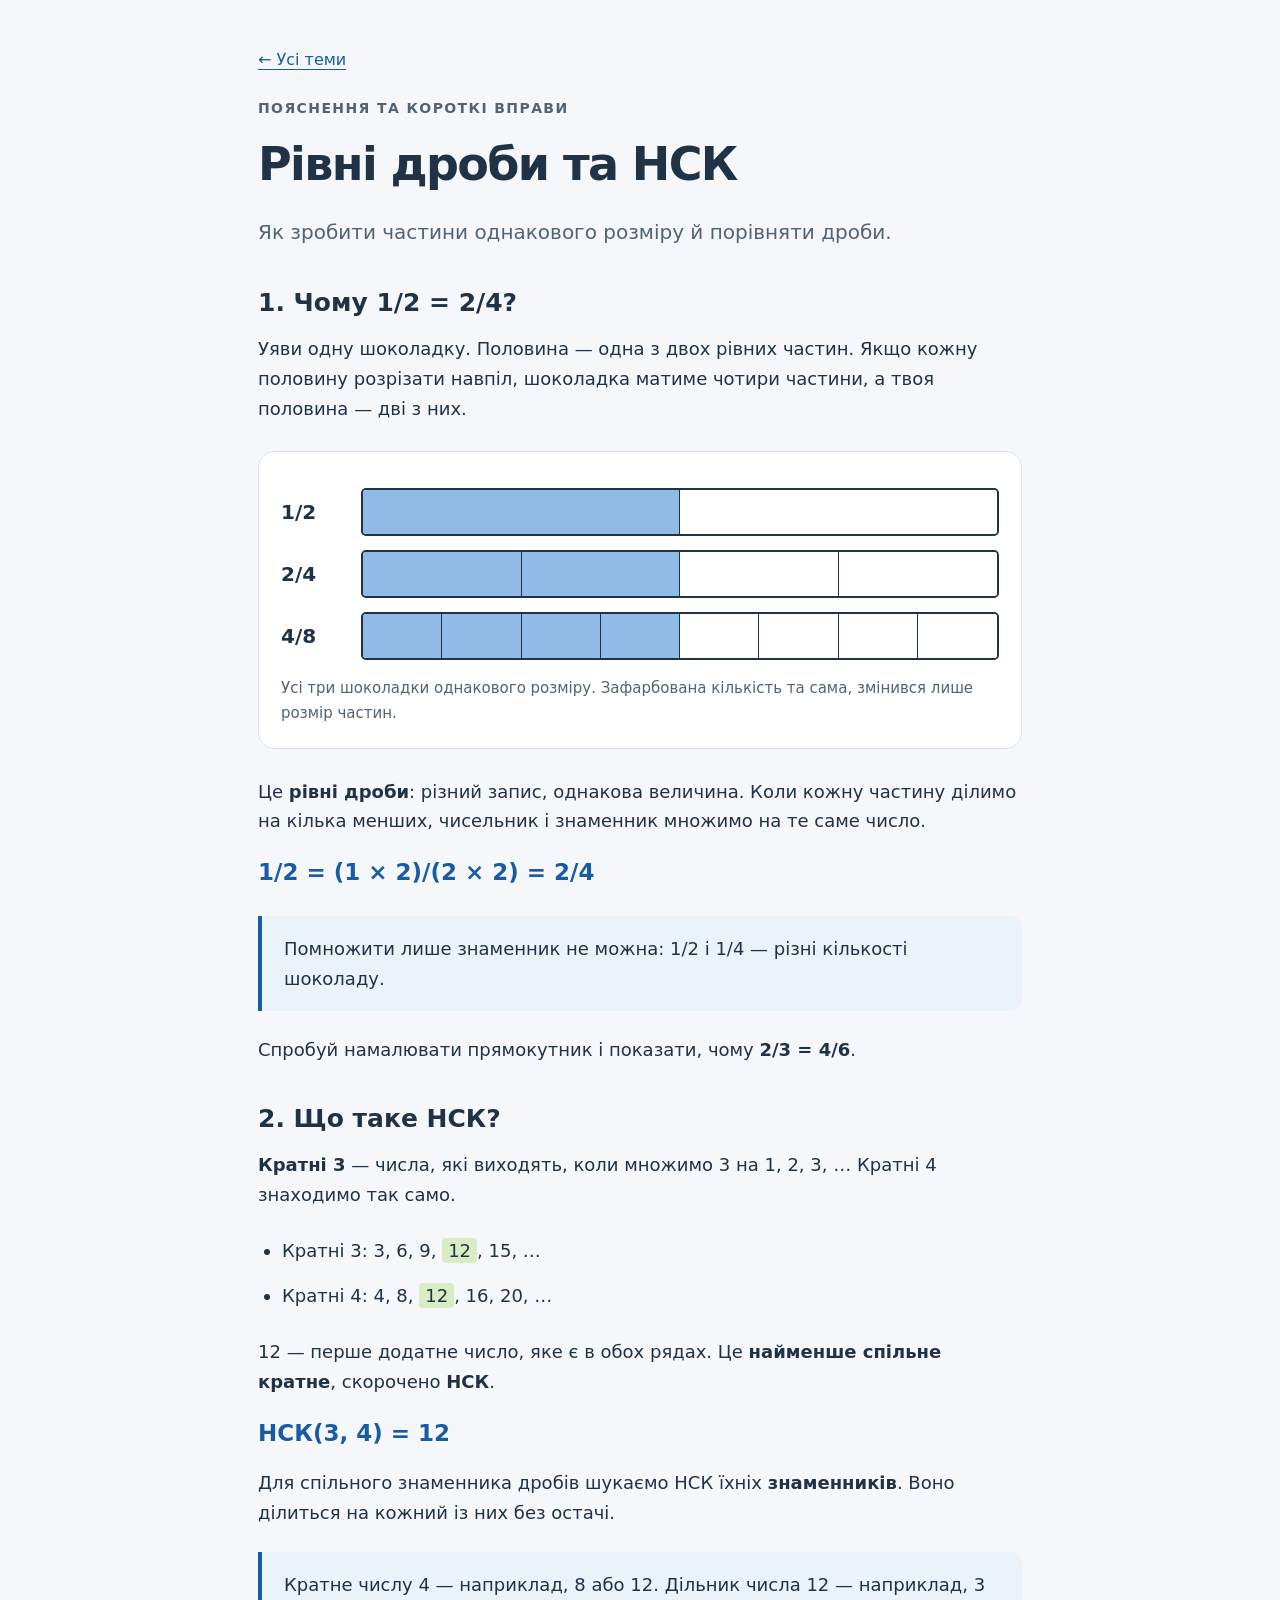
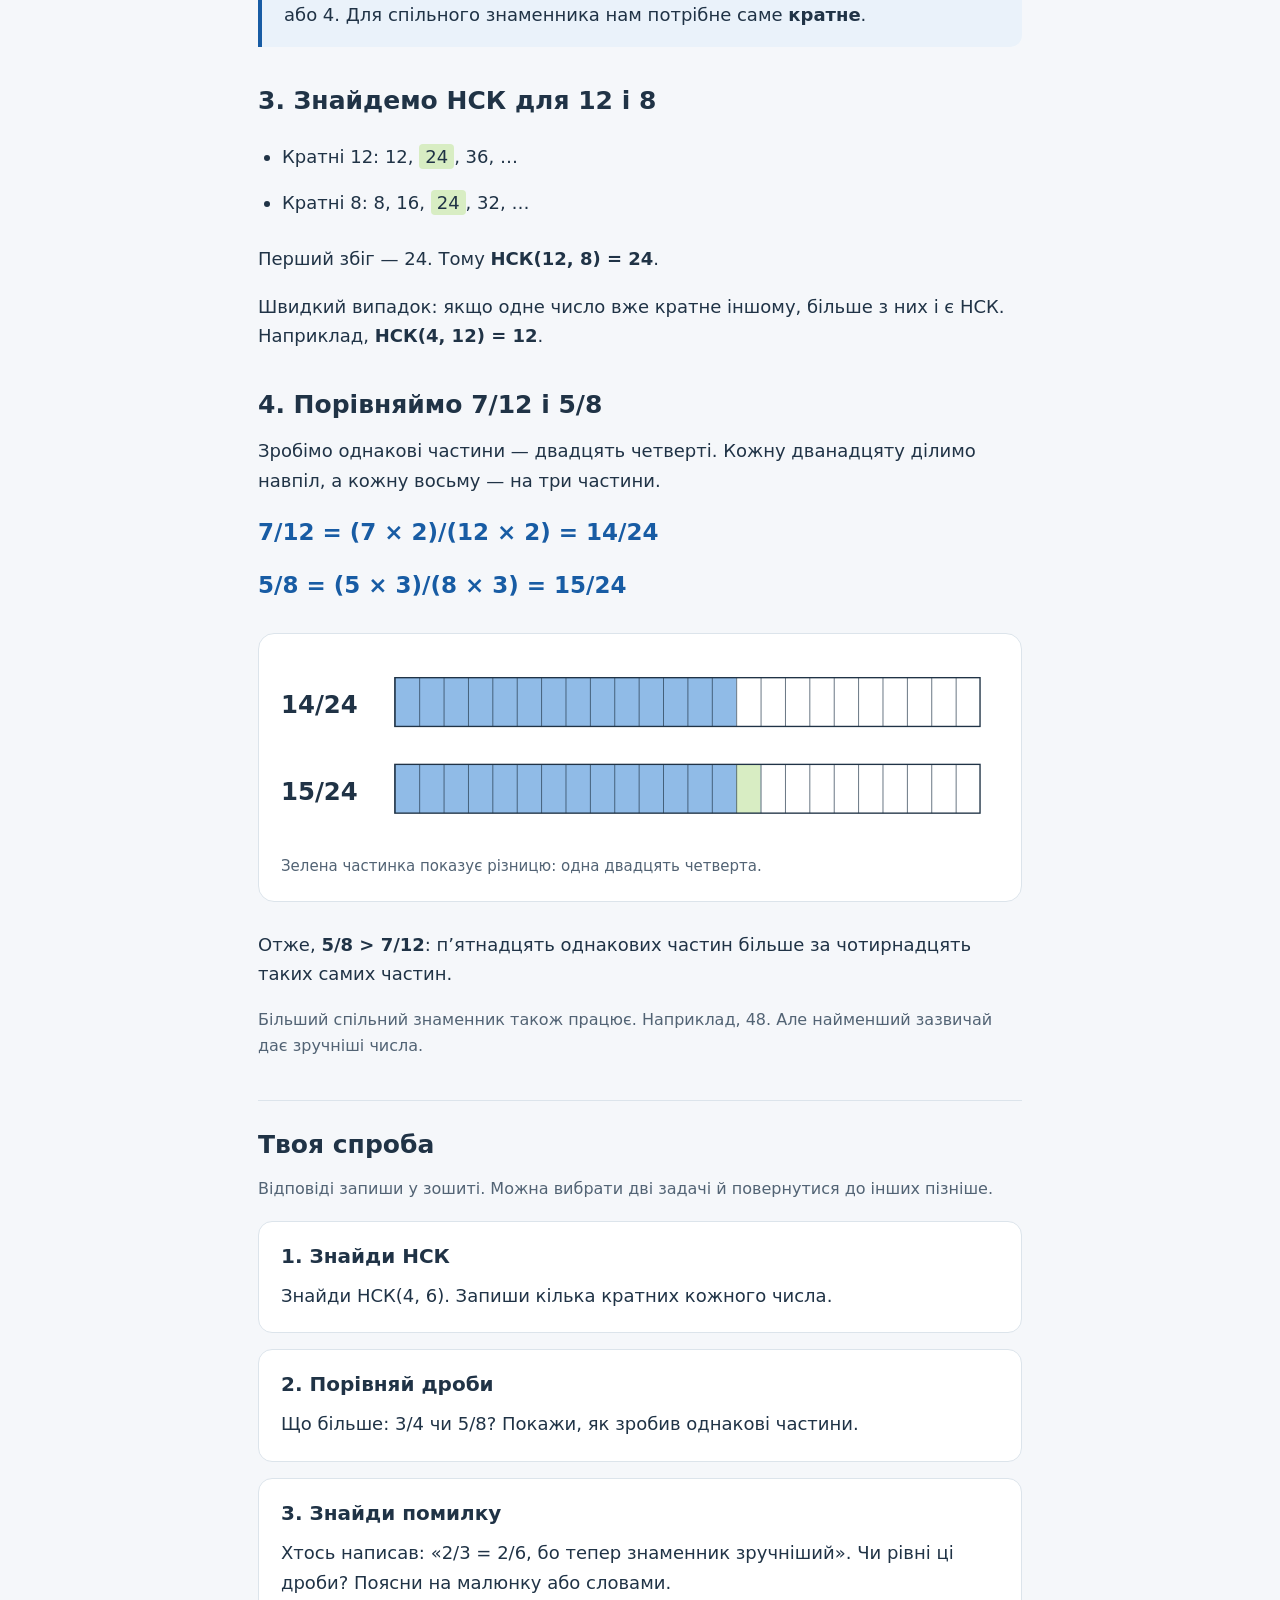
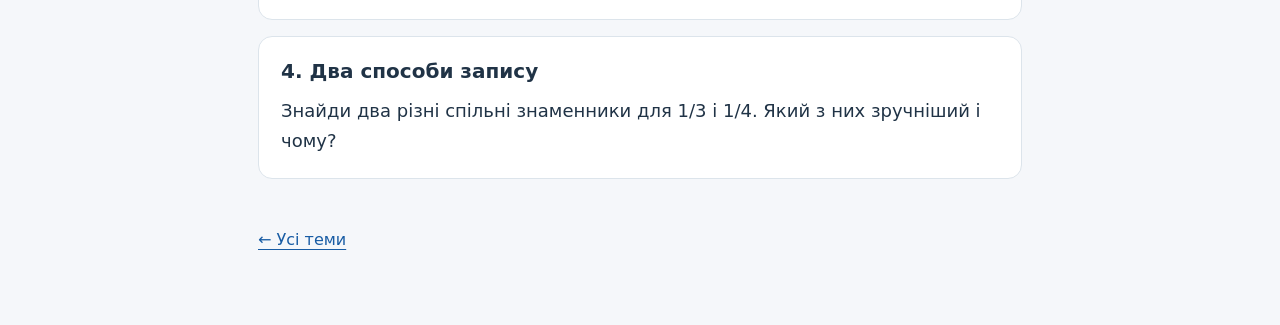
==== fractions.html @ 92169128 "Add illustrated math lessons and index for GitHub Pages" ====
<!doctype html>
<html lang="uk">
<head>
  <meta charset="utf-8">
  <meta name="viewport" content="width=device-width, initial-scale=1">
  <title>Рівні дроби та НСК — Математика</title>
  <link rel="stylesheet" href="styles.css">
</head>
<body>
<main>
  <a class="back" href="index.html">← Усі теми</a>
  <p class="eyebrow">Пояснення та короткі вправи</p>
  <h1>Рівні дроби та НСК</h1>
  <p class="intro">Як зробити частини однакового розміру й порівняти дроби.</p>
  <h2>1. Чому 1/2 = 2/4?</h2>
  <p>Уяви одну шоколадку. Половина — одна з двох рівних частин. Якщо кожну половину розрізати навпіл, шоколадка матиме чотири частини, а твоя половина — дві з них.</p>
  <figure id="equal-parts">
    <div class="fraction-row"><span class="fraction-label">1/2</span><div class="strip" style="--parts: 2" role="img" aria-label="Зафарбована одна з двох рівних частин"><span class="filled"></span><span></span></div></div>
    <div class="fraction-row"><span class="fraction-label">2/4</span><div class="strip" style="--parts: 4" role="img" aria-label="Зафарбовані дві з чотирьох рівних частин"><span class="filled"></span><span class="filled"></span><span></span><span></span></div></div>
    <div class="fraction-row"><span class="fraction-label">4/8</span><div class="strip" style="--parts: 8" role="img" aria-label="Зафарбовані чотири з восьми рівних частин"><span class="filled"></span><span class="filled"></span><span class="filled"></span><span class="filled"></span><span></span><span></span><span></span><span></span></div></div>
    <figcaption>Усі три шоколадки однакового розміру. Зафарбована кількість та сама, змінився лише розмір частин.</figcaption>
  </figure>
  <p>Це <strong>рівні дроби</strong>: різний запис, однакова величина. Коли кожну частину ділимо на кілька менших, чисельник і знаменник множимо на те саме число.</p>
  <p class="formula">1/2 = (1 × 2)/(2 × 2) = 2/4</p>
  <div class="callout"><p>Помножити лише знаменник не можна: 1/2 і 1/4 — різні кількості шоколаду.</p></div>
  <p>Спробуй намалювати прямокутник і показати, чому <strong>2/3 = 4/6</strong>.</p>

  <h2>2. Що таке НСК?</h2>
  <p><strong>Кратні 3</strong> — числа, які виходять, коли множимо 3 на 1, 2, 3, … Кратні 4 знаходимо так само.</p>
  <ul class="multiples">
    <li>Кратні 3: 3, 6, 9, <mark>12</mark>, 15, …</li>
    <li>Кратні 4: 4, 8, <mark>12</mark>, 16, 20, …</li>
  </ul>
  <p>12 — перше додатне число, яке є в обох рядах. Це <strong>найменше спільне кратне</strong>, скорочено <strong>НСК</strong>.</p>
  <p class="formula">НСК(3, 4) = 12</p>
  <p>Для спільного знаменника дробів шукаємо НСК їхніх <strong>знаменників</strong>. Воно ділиться на кожний із них без остачі.</p>
  <div class="callout"><p>Кратне числу 4 — наприклад, 8 або 12. Дільник числа 12 — наприклад, 3 або 4. Для спільного знаменника нам потрібне саме <strong>кратне</strong>.</p></div>

  <h2>3. Знайдемо НСК для 12 і 8</h2>
  <ul class="multiples">
    <li>Кратні 12: 12, <mark>24</mark>, 36, …</li>
    <li>Кратні 8: 8, 16, <mark>24</mark>, 32, …</li>
  </ul>
  <p>Перший збіг — 24. Тому <strong>НСК(12, 8) = 24</strong>.</p>
  <p>Швидкий випадок: якщо одне число вже кратне іншому, більше з них і є НСК. Наприклад, <strong>НСК(4, 12) = 12</strong>.</p>

  <h2>4. Порівняймо 7/12 і 5/8</h2>
  <p>Зробімо однакові частини — двадцять четверті. Кожну дванадцяту ділимо навпіл, а кожну восьму — на три частини.</p>
  <p class="formula">7/12 = (7 × 2)/(12 × 2) = 14/24</p>
  <p class="formula">5/8 = (5 × 3)/(8 × 3) = 15/24</p>
  <figure id="compare-fractions">
    <svg viewBox="0 0 530 134" role="img" aria-labelledby="compare-title compare-desc">
      <title id="compare-title">Чотирнадцять та п’ятнадцять двадцять четвертих</title>
      <desc id="compare-desc">Дві однакові смужки поділено на 24 рівні частини. У першій зафарбовано 14, а у другій 15. Друга має на одну частину більше.</desc>
      <defs><pattern id="parts" width="18" height="36" patternUnits="userSpaceOnUse"><path d="M0 0 V36" stroke="#203346" stroke-width="1"/></pattern></defs>
      <g font-family="system-ui, sans-serif" fill="#203346" font-size="18" font-weight="650">
        <text x="0" y="42">14/24</text><text x="0" y="106">15/24</text>
      </g>
      <rect x="84" y="16" width="432" height="36" fill="white"/>
      <rect x="84" y="16" width="252" height="36" fill="#90bbe7"/>
      <rect x="84" y="80" width="432" height="36" fill="white"/>
      <rect x="84" y="80" width="270" height="36" fill="#90bbe7"/>
      <rect x="336" y="80" width="18" height="36" fill="#d8edc3"/>
      <rect x="0" y="0" width="432" height="36" transform="translate(84 16)" fill="url(#parts)" stroke="#203346"/>
      <rect x="0" y="0" width="432" height="36" transform="translate(84 80)" fill="url(#parts)" stroke="#203346"/>
    </svg>
    <figcaption>Зелена частинка показує різницю: одна двадцять четверта.</figcaption>
  </figure>
  <p>Отже, <strong>5/8 &gt; 7/12</strong>: п’ятнадцять однакових частин більше за чотирнадцять таких самих частин.</p>
  <p class="note">Більший спільний знаменник також працює. Наприклад, 48. Але найменший зазвичай дає зручніші числа.</p>

  <section class="session" id="practice">
    <h2>Твоя спроба</h2>
    <p class="note">Відповіді запиши у зошиті. Можна вибрати дві задачі й повернутися до інших пізніше.</p>
    <article class="exercise" id="task-1"><h3>1. Знайди НСК</h3><p>Знайди НСК(4, 6). Запиши кілька кратних кожного числа.</p></article>
    <article class="exercise" id="task-2"><h3>2. Порівняй дроби</h3><p>Що більше: 3/4 чи 5/8? Покажи, як зробив однакові частини.</p></article>
    <article class="exercise" id="task-3"><h3>3. Знайди помилку</h3><p>Хтось написав: «2/3 = 2/6, бо тепер знаменник зручніший». Чи рівні ці дроби? Поясни на малюнку або словами.</p></article>
    <article class="exercise" id="task-4"><h3>4. Два способи запису</h3><p>Знайди два різні спільні знаменники для 1/3 і 1/4. Який з них зручніший і чому?</p></article>
  </section>
  <footer><a href="index.html">← Усі теми</a></footer>
</main>
</body>
</html>
---- styles.css ----
:root { color-scheme: light; --ink: #203346; --muted: #526374; --blue: #185ca4; --line: #dce4eb; --paper: #fff; --background: #f5f7fa; }
* { box-sizing: border-box; }
body { margin: 0; color: var(--ink); background: var(--background); font: 18px/1.65 system-ui, -apple-system, BlinkMacSystemFont, "Segoe UI", sans-serif; }
main { max-width: 820px; margin: 0 auto; padding: 44px 28px 72px; }
.index { padding-top: 72px; }
h1, h2, h3 { line-height: 1.25; }
h1 { font-size: clamp(32px, 5vw, 46px); letter-spacing: -.035em; margin: 16px 0 22px; }
h2 { font-size: 25px; margin: 38px 0 16px; }
h3 { font-size: 20px; margin: 0 0 12px; }
p { margin: 0 0 18px; }
a { color: var(--blue); text-underline-offset: 4px; }
a:focus-visible { outline: 3px solid #d39230; outline-offset: 5px; border-radius: 4px; }
.eyebrow { font-size: 14px; font-weight: 650; letter-spacing: .1em; text-transform: uppercase; color: var(--muted); margin: 0; }
.intro { font-size: 20px; color: var(--muted); }
.back { display: inline-block; margin-bottom: 24px; font-size: 16px; }
.lesson-list { display: grid; gap: 16px; margin: 32px 0; }
.lesson-link { display: grid; grid-template-columns: 36px 1fr 20px; gap: 16px; align-items: start; padding: 24px; border: 1px solid var(--line); border-radius: 16px; color: var(--ink); text-decoration: none; background: var(--paper); }
.lesson-link:hover { border-color: var(--blue); }
.lesson-link strong { display: block; font-size: 22px; }
.lesson-number { color: var(--blue); font-weight: 650; }
.description { display: block; color: var(--muted); font-size: 16px; margin-top: 8px; }
.note { font-size: 16px; color: var(--muted); }
.formula { font-size: 23px; font-weight: 650; color: var(--blue); margin: 16px 0; overflow-wrap: anywhere; }
.callout { background: #eaf2fa; border-left: 4px solid var(--blue); padding: 18px 22px; border-radius: 0 12px 12px 0; margin: 24px 0; }
.callout p:last-child { margin-bottom: 0; }
figure { margin: 28px 0; padding: 22px; background: var(--paper); border: 1px solid var(--line); border-radius: 16px; }
figure svg { display: block; width: 100%; height: auto; }
figcaption { font-size: 15px; color: var(--muted); margin-top: 16px; }
.exercise { padding: 22px; border: 1px solid var(--line); background: var(--paper); border-radius: 14px; margin: 16px 0; scroll-margin-top: 24px; }
.exercise p:last-child { margin-bottom: 0; }
.session { margin-top: 40px; padding-top: 8px; border-top: 1px solid var(--line); }
.session h2 { margin-top: 20px; }
.fraction-row { display: grid; grid-template-columns: 64px 1fr; gap: 16px; align-items: center; margin: 14px 0; }
.strip { display: grid; grid-template-columns: repeat(var(--parts), minmax(0, 1fr)); height: 48px; border: 2px solid var(--ink); border-radius: 5px; overflow: hidden; }
.strip span { background: #fff; border-right: 1px solid var(--ink); }
.strip span:last-child { border-right: 0; }
.strip .filled { background: #90bbe7; }
.fraction-label { font-weight: 650; font-size: 20px; }
.multiples { padding-left: 24px; }
.multiples li { padding: 8px 0; }
mark { background: #d8edc3; color: #203346; padding: 2px 6px; border-radius: 4px; }
.divider { margin: 36px 0; border: 0; border-top: 1px solid var(--line); }
footer { margin-top: 48px; font-size: 16px; }
@media (max-width: 540px) {
  body { font-size: 17px; }
  main { padding: 28px 18px 48px; }
  .index { padding-top: 44px; }
  .lesson-link { grid-template-columns: 26px 1fr 16px; gap: 10px; padding: 20px 16px; }
  .lesson-link strong { font-size: 20px; }
  figure { padding: 14px; }
  .formula { font-size: 21px; }
  .fraction-row { grid-template-columns: 46px 1fr; gap: 10px; }
  .exercise { padding: 18px; }
}
@media print {
  body { background: white; font-size: 12pt; }
  main { max-width: none; padding: 0; }
  .back, footer { display: none; }
  .exercise, figure { break-inside: avoid; }
}
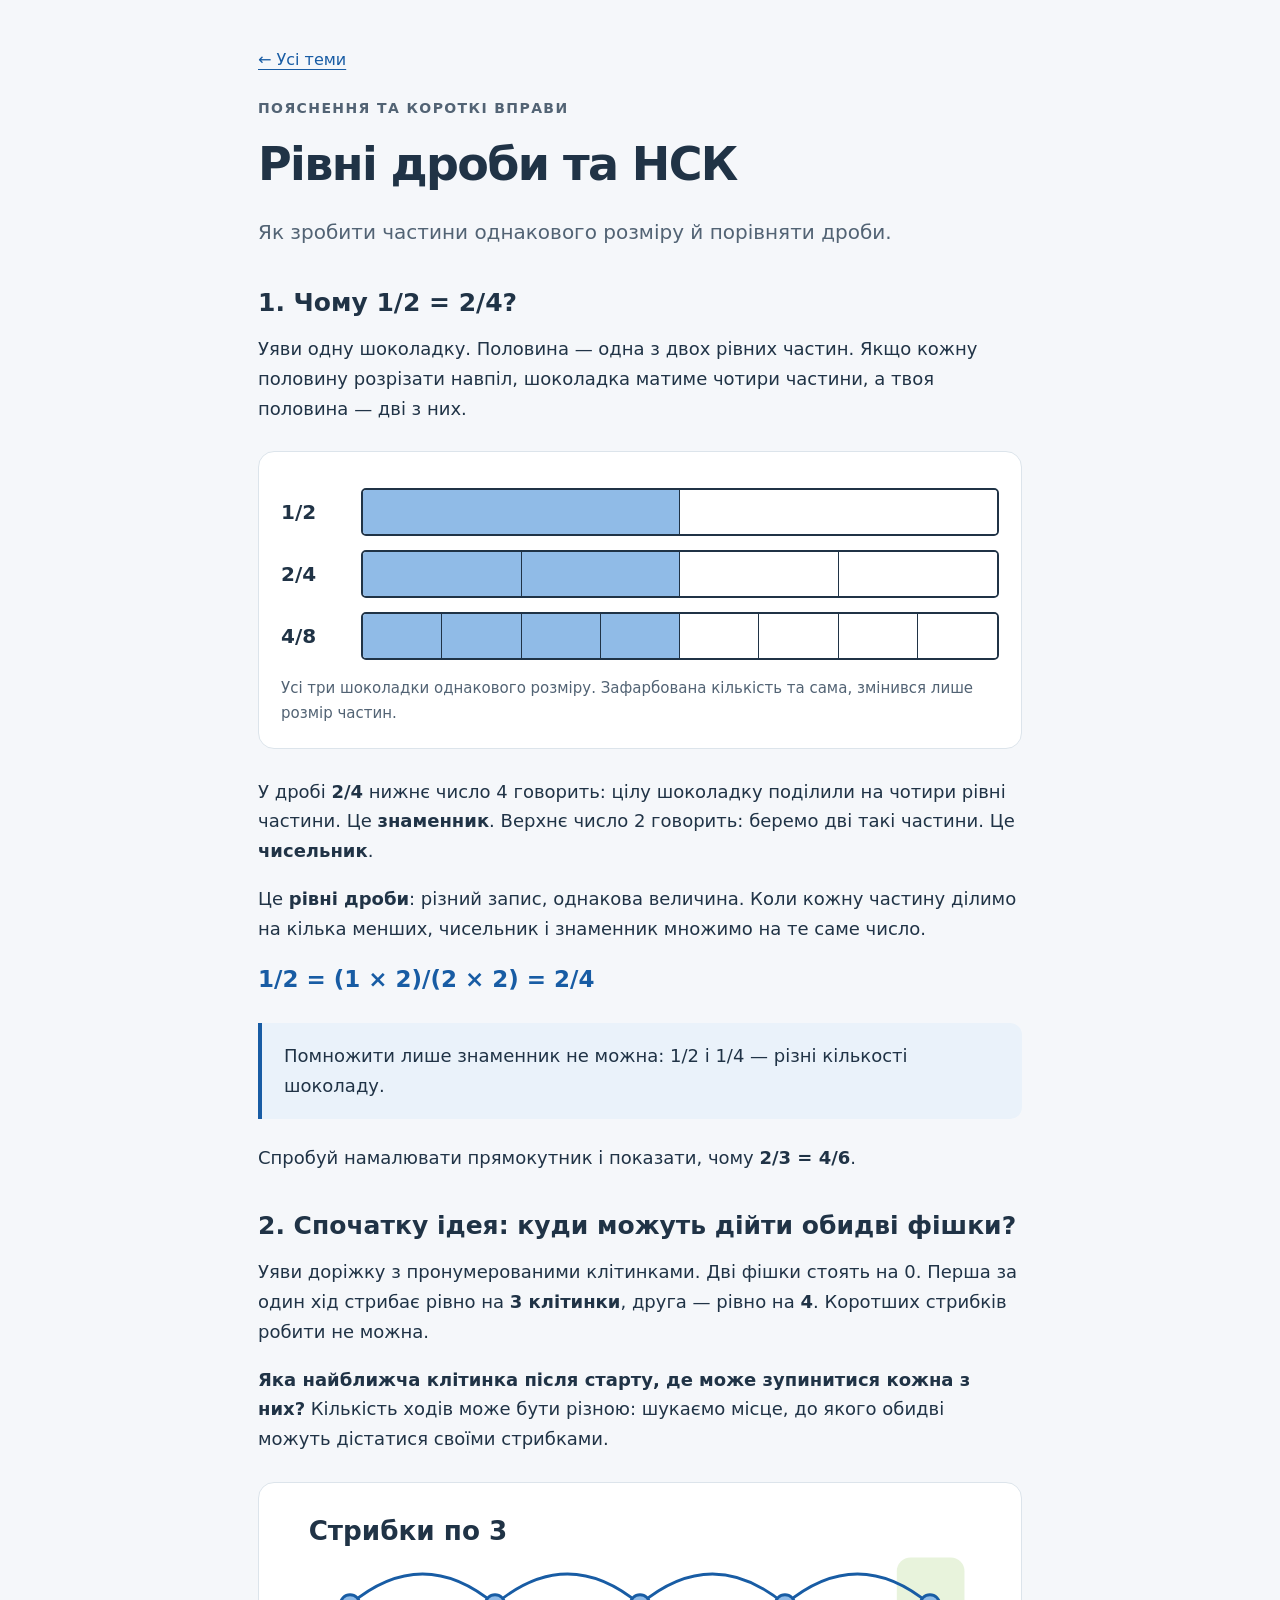
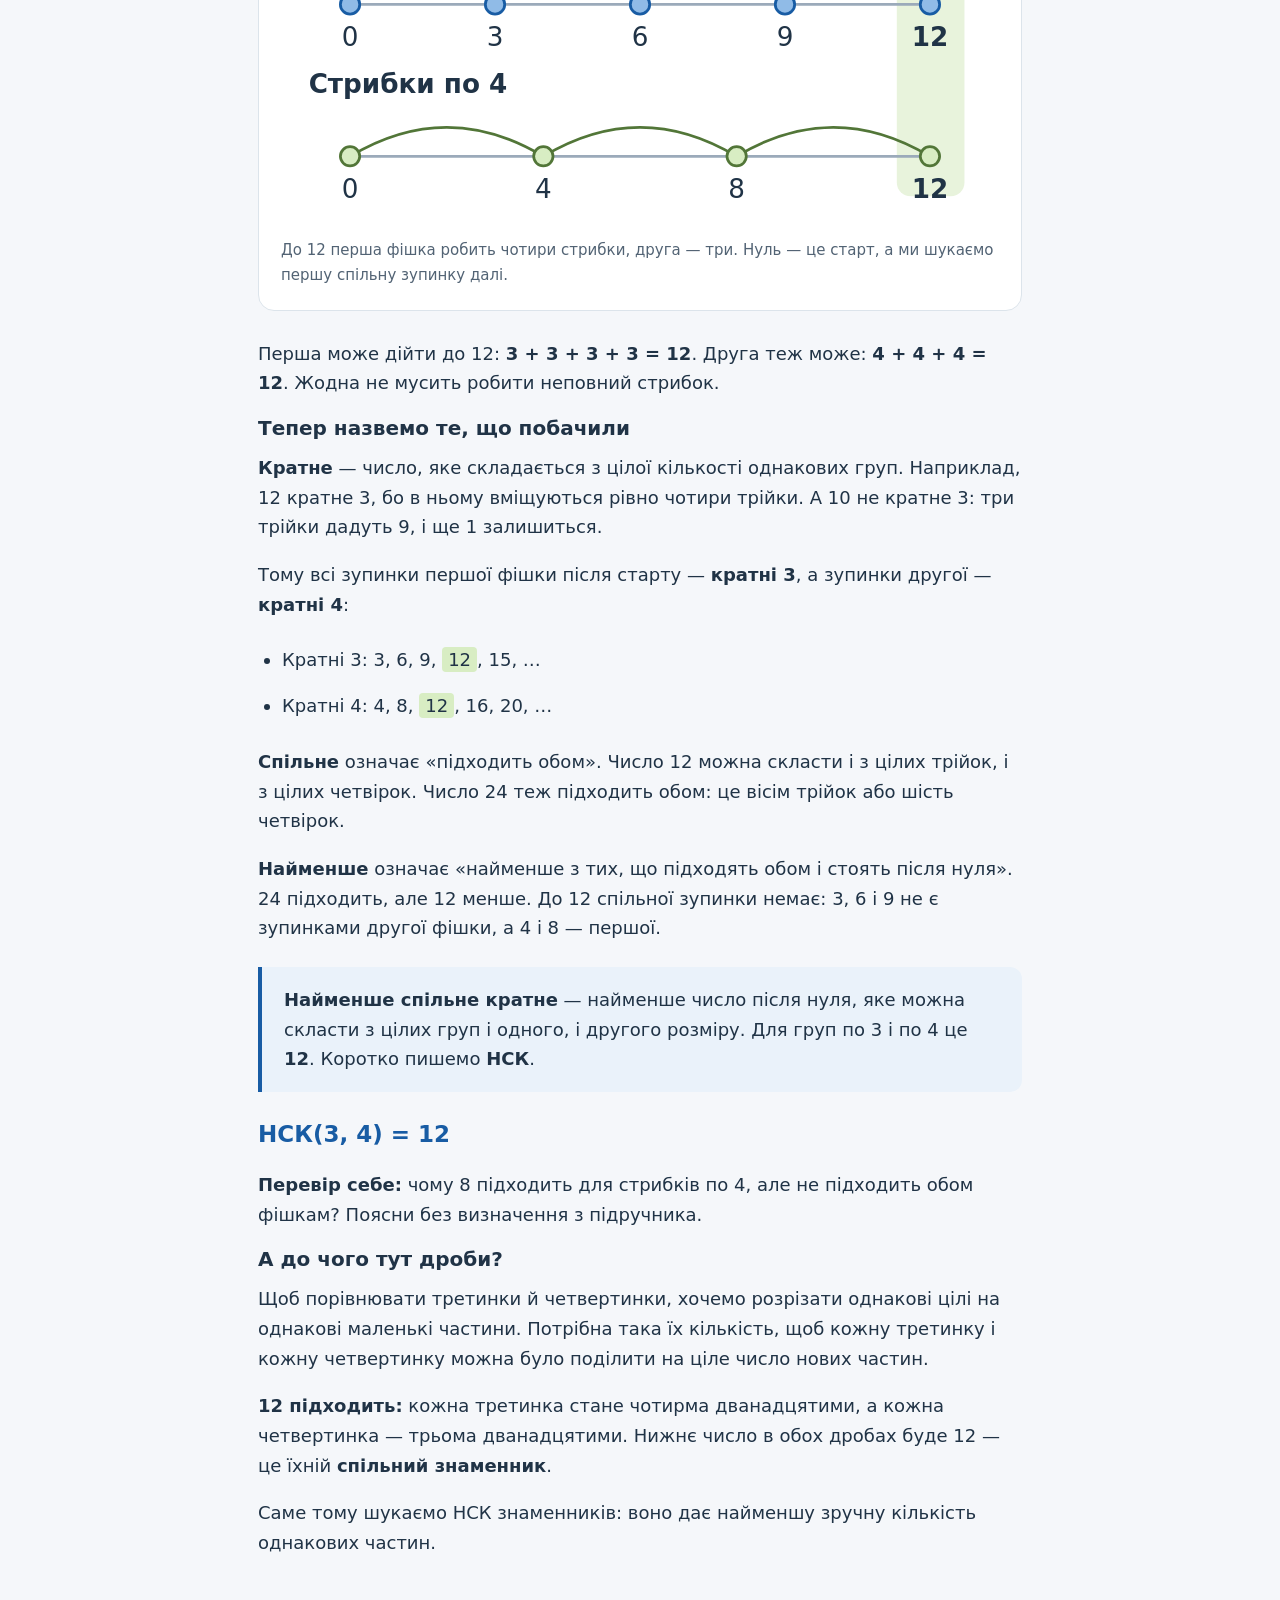
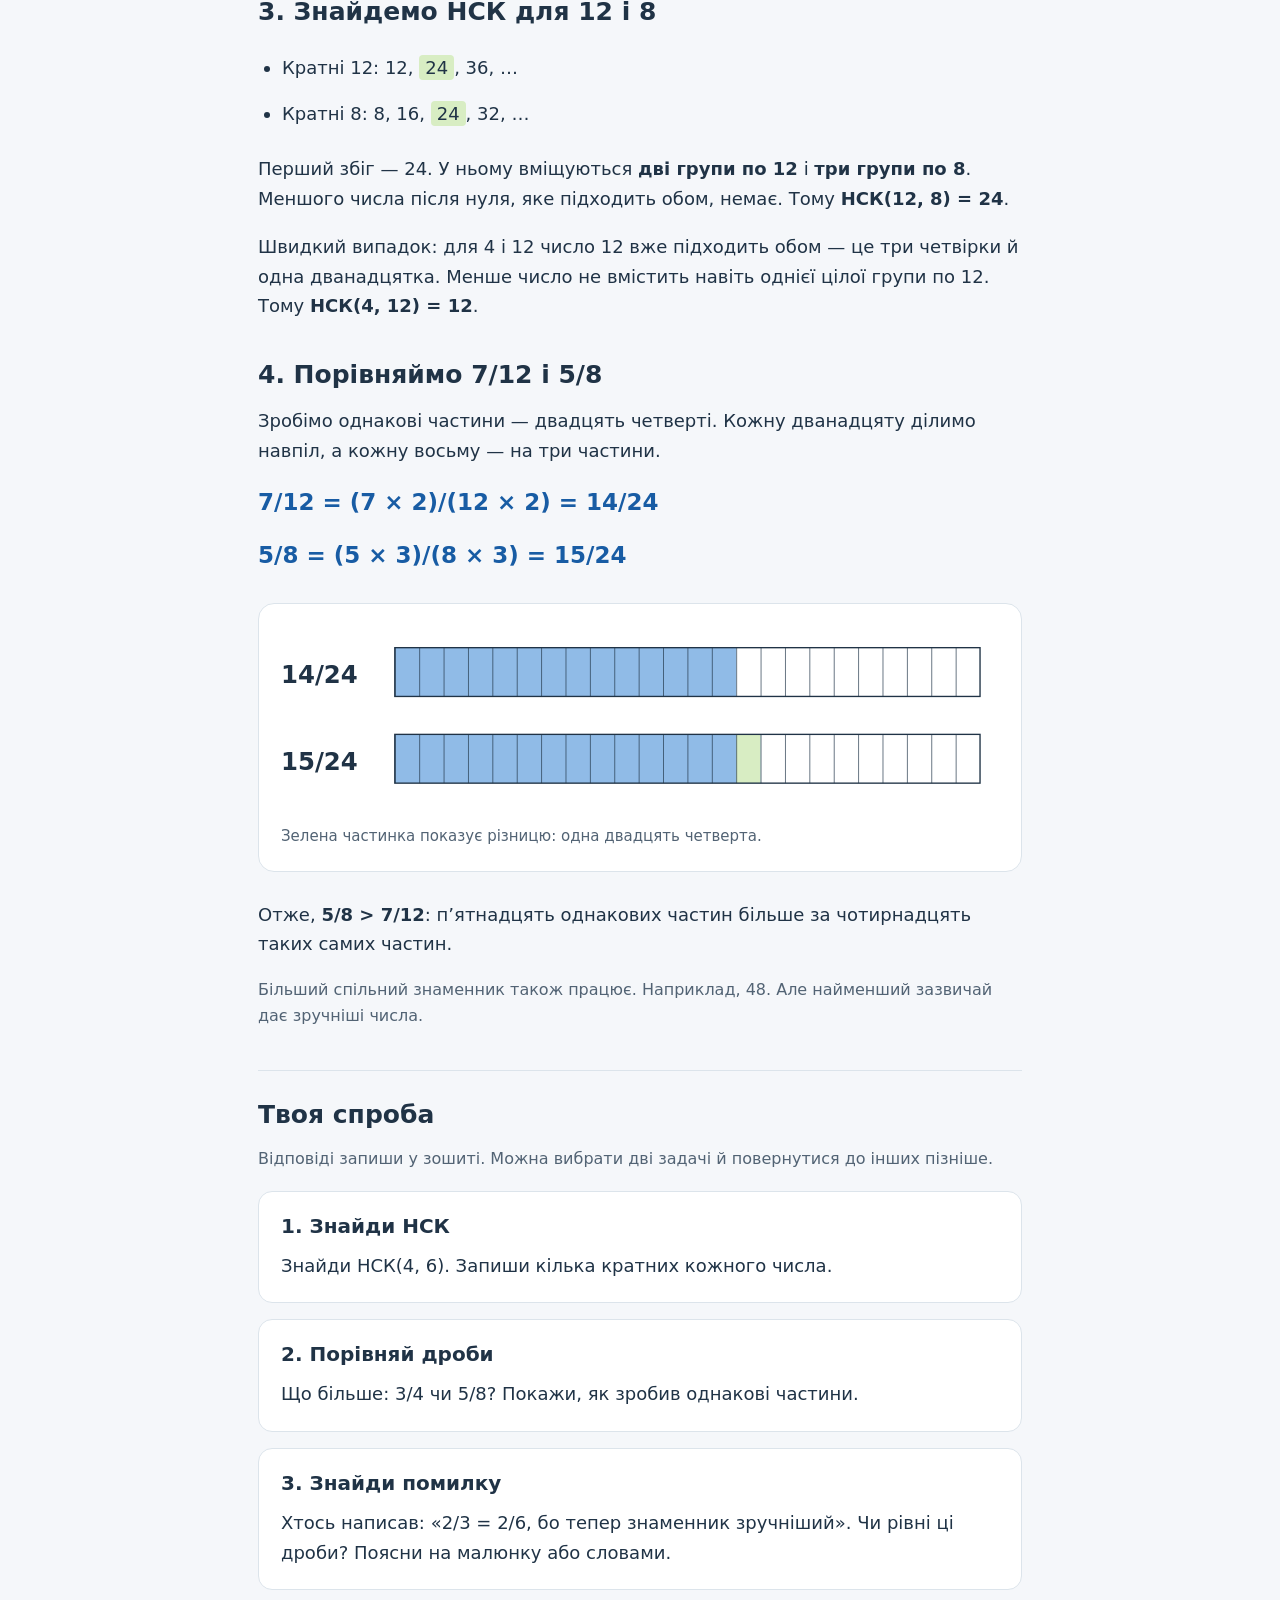
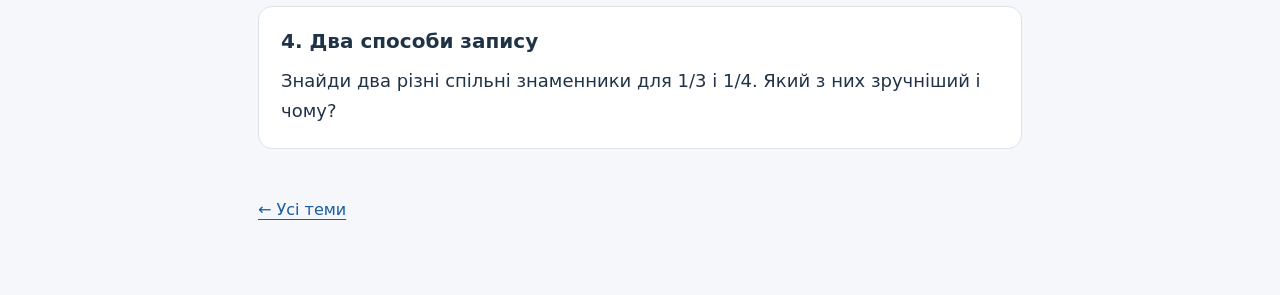
==== commit 268c4aca: "Explain LCM through a concrete example before introducing terms" ====
--- a/fractions.html
+++ b/fractions.html
@@ -20,29 +20,67 @@
     <div class="fraction-row"><span class="fraction-label">4/8</span><div class="strip" style="--parts: 8" role="img" aria-label="Зафарбовані чотири з восьми рівних частин"><span class="filled"></span><span class="filled"></span><span class="filled"></span><span class="filled"></span><span></span><span></span><span></span><span></span></div></div>
     <figcaption>Усі три шоколадки однакового розміру. Зафарбована кількість та сама, змінився лише розмір частин.</figcaption>
   </figure>
+  <p>У дробі <strong>2/4</strong> нижнє число 4 говорить: цілу шоколадку поділили на чотири рівні частини. Це <strong>знаменник</strong>. Верхнє число 2 говорить: беремо дві такі частини. Це <strong>чисельник</strong>.</p>
   <p>Це <strong>рівні дроби</strong>: різний запис, однакова величина. Коли кожну частину ділимо на кілька менших, чисельник і знаменник множимо на те саме число.</p>
   <p class="formula">1/2 = (1 × 2)/(2 × 2) = 2/4</p>
   <div class="callout"><p>Помножити лише знаменник не можна: 1/2 і 1/4 — різні кількості шоколаду.</p></div>
   <p>Спробуй намалювати прямокутник і показати, чому <strong>2/3 = 4/6</strong>.</p>
 
-  <h2>2. Що таке НСК?</h2>
-  <p><strong>Кратні 3</strong> — числа, які виходять, коли множимо 3 на 1, 2, 3, … Кратні 4 знаходимо так само.</p>
+  <h2 id="lcm">2. Спочатку ідея: куди можуть дійти обидві фішки?</h2>
+  <p>Уяви доріжку з пронумерованими клітинками. Дві фішки стоять на 0. Перша за один хід стрибає рівно на <strong>3 клітинки</strong>, друга — рівно на <strong>4</strong>. Коротших стрибків робити не можна.</p>
+  <p><strong>Яка найближча клітинка після старту, де може зупинитися кожна з них?</strong> Кількість ходів може бути різною: шукаємо місце, до якого обидві можуть дістатися своїми стрибками.</p>
+  <figure id="common-steps">
+    <svg viewBox="0 0 520 230" role="img" aria-labelledby="steps-title steps-desc">
+      <title id="steps-title">Перша спільна зупинка — клітинка 12</title>
+      <desc id="steps-desc">Фішка зі стрибком 3 зупиняється на 0, 3, 6, 9, 12. Фішка зі стрибком 4 зупиняється на 0, 4, 8, 12. Перша доступна обом клітинка після старту — 12.</desc>
+      <rect x="446" y="38" width="49" height="173" rx="10" fill="#e8f3dc"/>
+      <g font-family="system-ui, sans-serif" fill="#203346" font-size="19">
+        <text x="20" y="25" font-weight="650">Стрибки по 3</text>
+        <text x="20" y="136" font-weight="650">Стрибки по 4</text>
+        <path d="M50 72 H470 M50 182 H470" fill="none" stroke="#9baaba" stroke-width="2"/>
+        <path d="M50 72 Q102.5 28 155 72 Q207.5 28 260 72 Q312.5 28 365 72 Q417.5 28 470 72" fill="none" stroke="#185ca4" stroke-width="2"/>
+        <path d="M50 182 Q120 140 190 182 Q260 140 330 182 Q400 140 470 182" fill="none" stroke="#527638" stroke-width="2"/>
+        <g fill="#90bbe7" stroke="#185ca4" stroke-width="2">
+          <circle cx="50" cy="72" r="7"/><circle cx="155" cy="72" r="7"/><circle cx="260" cy="72" r="7"/><circle cx="365" cy="72" r="7"/><circle cx="470" cy="72" r="7"/>
+        </g>
+        <g fill="#d8edc3" stroke="#527638" stroke-width="2">
+          <circle cx="50" cy="182" r="7"/><circle cx="190" cy="182" r="7"/><circle cx="330" cy="182" r="7"/><circle cx="470" cy="182" r="7"/>
+        </g>
+        <g text-anchor="middle">
+          <text x="50" y="102">0</text><text x="155" y="102">3</text><text x="260" y="102">6</text><text x="365" y="102">9</text><text x="470" y="102" font-weight="750">12</text>
+          <text x="50" y="212">0</text><text x="190" y="212">4</text><text x="330" y="212">8</text><text x="470" y="212" font-weight="750">12</text>
+        </g>
+      </g>
+    </svg>
+    <figcaption>До 12 перша фішка робить чотири стрибки, друга — три. Нуль — це старт, а ми шукаємо першу спільну зупинку далі.</figcaption>
+  </figure>
+  <p>Перша може дійти до 12: <strong>3 + 3 + 3 + 3 = 12</strong>. Друга теж може: <strong>4 + 4 + 4 = 12</strong>. Жодна не мусить робити неповний стрибок.</p>
+
+  <h3>Тепер назвемо те, що побачили</h3>
+  <p><strong>Кратне</strong> — число, яке складається з цілої кількості однакових груп. Наприклад, 12 кратне 3, бо в ньому вміщуються рівно чотири трійки. А 10 не кратне 3: три трійки дадуть 9, і ще 1 залишиться.</p>
+  <p>Тому всі зупинки першої фішки після старту — <strong>кратні 3</strong>, а зупинки другої — <strong>кратні 4</strong>:</p>
   <ul class="multiples">
     <li>Кратні 3: 3, 6, 9, <mark>12</mark>, 15, …</li>
     <li>Кратні 4: 4, 8, <mark>12</mark>, 16, 20, …</li>
   </ul>
-  <p>12 — перше додатне число, яке є в обох рядах. Це <strong>найменше спільне кратне</strong>, скорочено <strong>НСК</strong>.</p>
+  <p><strong>Спільне</strong> означає «підходить обом». Число 12 можна скласти і з цілих трійок, і з цілих четвірок. Число 24 теж підходить обом: це вісім трійок або шість четвірок.</p>
+  <p><strong>Найменше</strong> означає «найменше з тих, що підходять обом і стоять після нуля». 24 підходить, але 12 менше. До 12 спільної зупинки немає: 3, 6 і 9 не є зупинками другої фішки, а 4 і 8 — першої.</p>
+  <div class="callout"><p><strong>Найменше спільне кратне</strong> — найменше число після нуля, яке можна скласти з цілих груп і одного, і другого розміру. Для груп по 3 і по 4 це <strong>12</strong>. Коротко пишемо <strong>НСК</strong>.</p></div>
   <p class="formula">НСК(3, 4) = 12</p>
-  <p>Для спільного знаменника дробів шукаємо НСК їхніх <strong>знаменників</strong>. Воно ділиться на кожний із них без остачі.</p>
-  <div class="callout"><p>Кратне числу 4 — наприклад, 8 або 12. Дільник числа 12 — наприклад, 3 або 4. Для спільного знаменника нам потрібне саме <strong>кратне</strong>.</p></div>
+  <p><strong>Перевір себе:</strong> чому 8 підходить для стрибків по 4, але не підходить обом фішкам? Поясни без визначення з підручника.</p>
+
+  <h3>А до чого тут дроби?</h3>
+  <p>Щоб порівнювати третинки й четвертинки, хочемо розрізати однакові цілі на однакові маленькі частини. Потрібна така їх кількість, щоб кожну третинку і кожну четвертинку можна було поділити на ціле число нових частин.</p>
+  <p><strong>12 підходить:</strong> кожна третинка стане чотирма дванадцятими, а кожна четвертинка — трьома дванадцятими. Нижнє число в обох дробах буде 12 — це їхній <strong>спільний знаменник</strong>.</p>
+  <p>Саме тому шукаємо НСК знаменників: воно дає найменшу зручну кількість однакових частин.</p>
 
   <h2>3. Знайдемо НСК для 12 і 8</h2>
   <ul class="multiples">
     <li>Кратні 12: 12, <mark>24</mark>, 36, …</li>
     <li>Кратні 8: 8, 16, <mark>24</mark>, 32, …</li>
   </ul>
-  <p>Перший збіг — 24. Тому <strong>НСК(12, 8) = 24</strong>.</p>
-  <p>Швидкий випадок: якщо одне число вже кратне іншому, більше з них і є НСК. Наприклад, <strong>НСК(4, 12) = 12</strong>.</p>
+  <p>Перший збіг — 24. У ньому вміщуються <strong>дві групи по 12</strong> і <strong>три групи по 8</strong>. Меншого числа після нуля, яке підходить обом, немає. Тому <strong>НСК(12, 8) = 24</strong>.</p>
+  <p>Швидкий випадок: для 4 і 12 число 12 вже підходить обом — це три четвірки й одна дванадцятка. Менше число не вмістить навіть однієї цілої групи по 12. Тому <strong>НСК(4, 12) = 12</strong>.</p>
 
   <h2>4. Порівняймо 7/12 і 5/8</h2>
   <p>Зробімо однакові частини — двадцять четверті. Кожну дванадцяту ділимо навпіл, а кожну восьму — на три частини.</p>
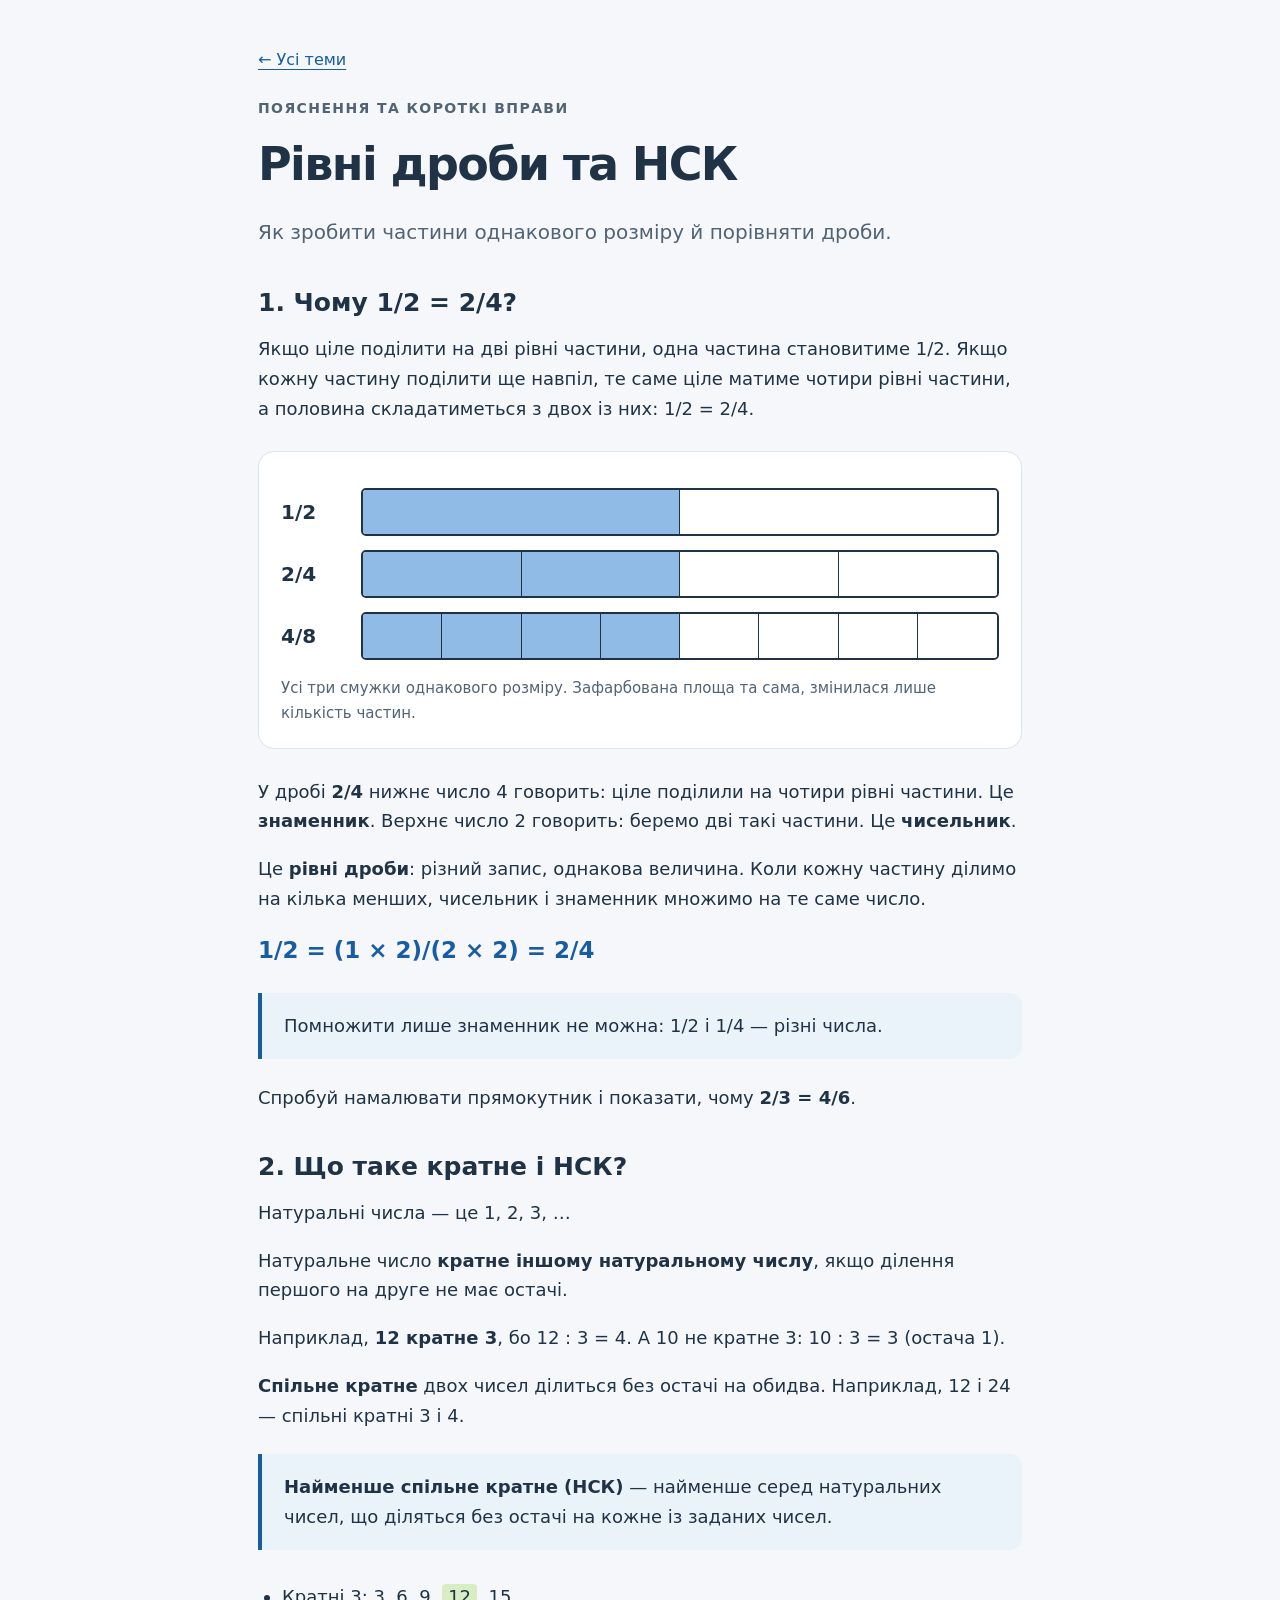
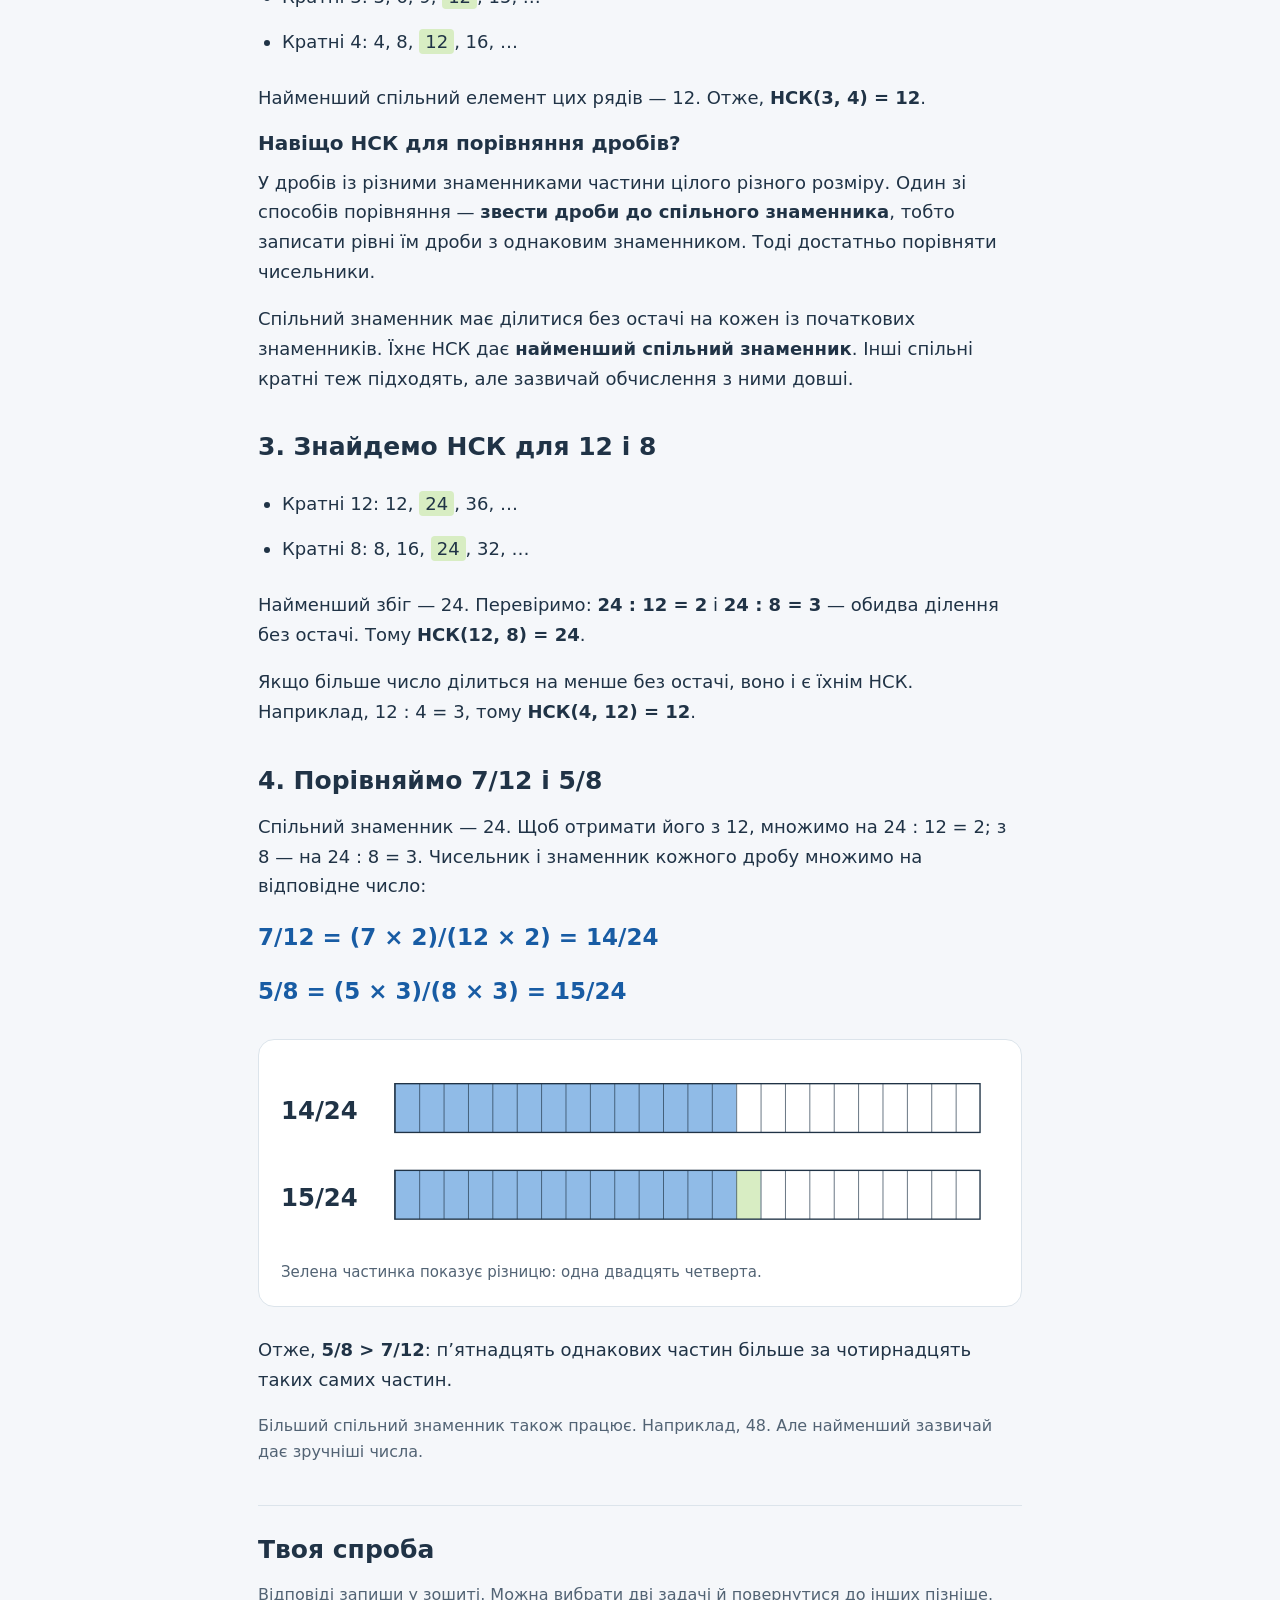
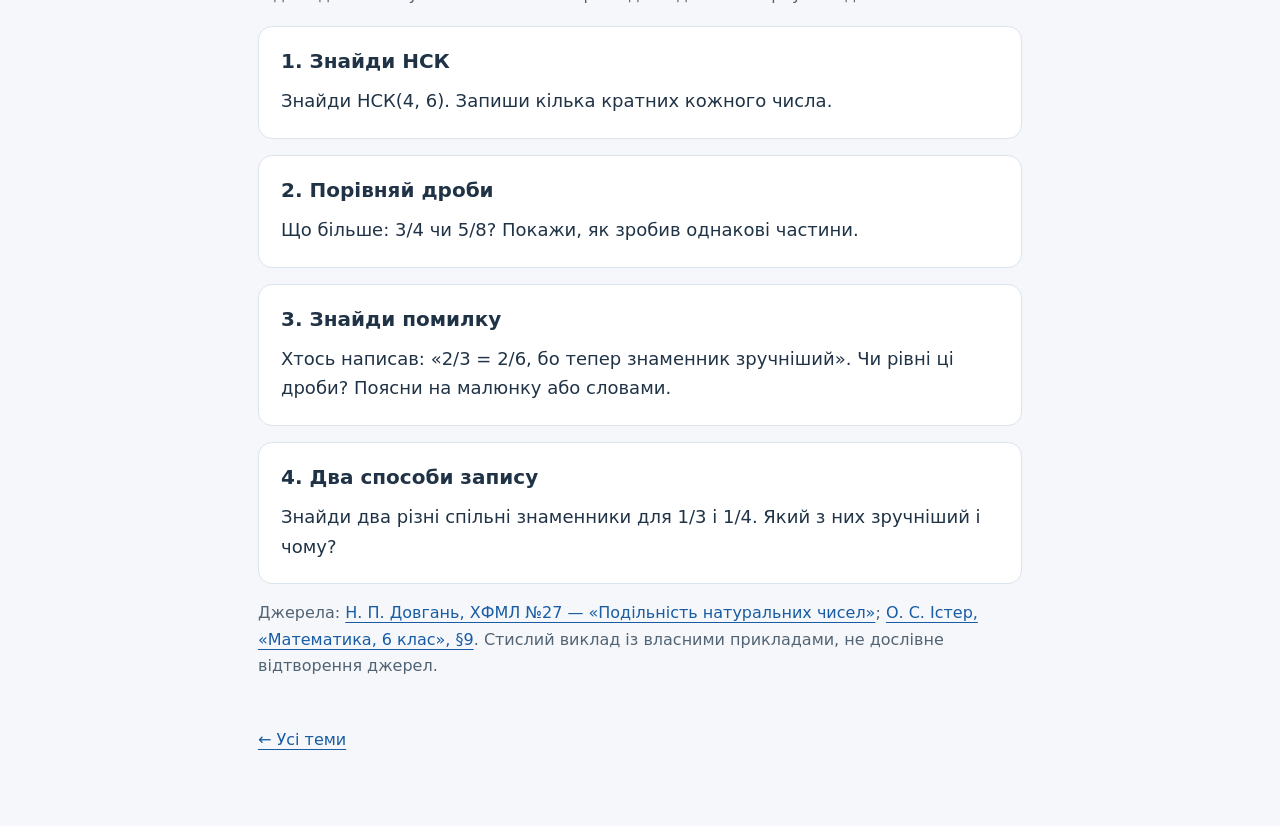
==== commit 38379ef0: "Explain LCM directly with definitions and numerical examples" ====
--- a/fractions.html
+++ b/fractions.html
@@ -13,77 +13,45 @@
   <h1>Рівні дроби та НСК</h1>
   <p class="intro">Як зробити частини однакового розміру й порівняти дроби.</p>
   <h2>1. Чому 1/2 = 2/4?</h2>
-  <p>Уяви одну шоколадку. Половина — одна з двох рівних частин. Якщо кожну половину розрізати навпіл, шоколадка матиме чотири частини, а твоя половина — дві з них.</p>
+  <p>Якщо ціле поділити на дві рівні частини, одна частина становитиме 1/2. Якщо кожну частину поділити ще навпіл, те саме ціле матиме чотири рівні частини, а половина складатиметься з двох із них: 1/2 = 2/4.</p>
   <figure id="equal-parts">
     <div class="fraction-row"><span class="fraction-label">1/2</span><div class="strip" style="--parts: 2" role="img" aria-label="Зафарбована одна з двох рівних частин"><span class="filled"></span><span></span></div></div>
     <div class="fraction-row"><span class="fraction-label">2/4</span><div class="strip" style="--parts: 4" role="img" aria-label="Зафарбовані дві з чотирьох рівних частин"><span class="filled"></span><span class="filled"></span><span></span><span></span></div></div>
     <div class="fraction-row"><span class="fraction-label">4/8</span><div class="strip" style="--parts: 8" role="img" aria-label="Зафарбовані чотири з восьми рівних частин"><span class="filled"></span><span class="filled"></span><span class="filled"></span><span class="filled"></span><span></span><span></span><span></span><span></span></div></div>
-    <figcaption>Усі три шоколадки однакового розміру. Зафарбована кількість та сама, змінився лише розмір частин.</figcaption>
+    <figcaption>Усі три смужки однакового розміру. Зафарбована площа та сама, змінилася лише кількість частин.</figcaption>
   </figure>
-  <p>У дробі <strong>2/4</strong> нижнє число 4 говорить: цілу шоколадку поділили на чотири рівні частини. Це <strong>знаменник</strong>. Верхнє число 2 говорить: беремо дві такі частини. Це <strong>чисельник</strong>.</p>
+  <p>У дробі <strong>2/4</strong> нижнє число 4 говорить: ціле поділили на чотири рівні частини. Це <strong>знаменник</strong>. Верхнє число 2 говорить: беремо дві такі частини. Це <strong>чисельник</strong>.</p>
   <p>Це <strong>рівні дроби</strong>: різний запис, однакова величина. Коли кожну частину ділимо на кілька менших, чисельник і знаменник множимо на те саме число.</p>
   <p class="formula">1/2 = (1 × 2)/(2 × 2) = 2/4</p>
-  <div class="callout"><p>Помножити лише знаменник не можна: 1/2 і 1/4 — різні кількості шоколаду.</p></div>
+  <div class="callout"><p>Помножити лише знаменник не можна: 1/2 і 1/4 — різні числа.</p></div>
   <p>Спробуй намалювати прямокутник і показати, чому <strong>2/3 = 4/6</strong>.</p>
 
-  <h2 id="lcm">2. Спочатку ідея: куди можуть дійти обидві фішки?</h2>
-  <p>Уяви доріжку з пронумерованими клітинками. Дві фішки стоять на 0. Перша за один хід стрибає рівно на <strong>3 клітинки</strong>, друга — рівно на <strong>4</strong>. Коротших стрибків робити не можна.</p>
-  <p><strong>Яка найближча клітинка після старту, де може зупинитися кожна з них?</strong> Кількість ходів може бути різною: шукаємо місце, до якого обидві можуть дістатися своїми стрибками.</p>
-  <figure id="common-steps">
-    <svg viewBox="0 0 520 230" role="img" aria-labelledby="steps-title steps-desc">
-      <title id="steps-title">Перша спільна зупинка — клітинка 12</title>
-      <desc id="steps-desc">Фішка зі стрибком 3 зупиняється на 0, 3, 6, 9, 12. Фішка зі стрибком 4 зупиняється на 0, 4, 8, 12. Перша доступна обом клітинка після старту — 12.</desc>
-      <rect x="446" y="38" width="49" height="173" rx="10" fill="#e8f3dc"/>
-      <g font-family="system-ui, sans-serif" fill="#203346" font-size="19">
-        <text x="20" y="25" font-weight="650">Стрибки по 3</text>
-        <text x="20" y="136" font-weight="650">Стрибки по 4</text>
-        <path d="M50 72 H470 M50 182 H470" fill="none" stroke="#9baaba" stroke-width="2"/>
-        <path d="M50 72 Q102.5 28 155 72 Q207.5 28 260 72 Q312.5 28 365 72 Q417.5 28 470 72" fill="none" stroke="#185ca4" stroke-width="2"/>
-        <path d="M50 182 Q120 140 190 182 Q260 140 330 182 Q400 140 470 182" fill="none" stroke="#527638" stroke-width="2"/>
-        <g fill="#90bbe7" stroke="#185ca4" stroke-width="2">
-          <circle cx="50" cy="72" r="7"/><circle cx="155" cy="72" r="7"/><circle cx="260" cy="72" r="7"/><circle cx="365" cy="72" r="7"/><circle cx="470" cy="72" r="7"/>
-        </g>
-        <g fill="#d8edc3" stroke="#527638" stroke-width="2">
-          <circle cx="50" cy="182" r="7"/><circle cx="190" cy="182" r="7"/><circle cx="330" cy="182" r="7"/><circle cx="470" cy="182" r="7"/>
-        </g>
-        <g text-anchor="middle">
-          <text x="50" y="102">0</text><text x="155" y="102">3</text><text x="260" y="102">6</text><text x="365" y="102">9</text><text x="470" y="102" font-weight="750">12</text>
-          <text x="50" y="212">0</text><text x="190" y="212">4</text><text x="330" y="212">8</text><text x="470" y="212" font-weight="750">12</text>
-        </g>
-      </g>
-    </svg>
-    <figcaption>До 12 перша фішка робить чотири стрибки, друга — три. Нуль — це старт, а ми шукаємо першу спільну зупинку далі.</figcaption>
-  </figure>
-  <p>Перша може дійти до 12: <strong>3 + 3 + 3 + 3 = 12</strong>. Друга теж може: <strong>4 + 4 + 4 = 12</strong>. Жодна не мусить робити неповний стрибок.</p>
-
-  <h3>Тепер назвемо те, що побачили</h3>
-  <p><strong>Кратне</strong> — число, яке складається з цілої кількості однакових груп. Наприклад, 12 кратне 3, бо в ньому вміщуються рівно чотири трійки. А 10 не кратне 3: три трійки дадуть 9, і ще 1 залишиться.</p>
-  <p>Тому всі зупинки першої фішки після старту — <strong>кратні 3</strong>, а зупинки другої — <strong>кратні 4</strong>:</p>
+  <h2 id="lcm">2. Що таке кратне і НСК?</h2>
+  <p>Натуральні числа — це 1, 2, 3, …</p>
+  <p>Натуральне число <strong>кратне іншому натуральному числу</strong>, якщо ділення першого на друге не має остачі.</p>
+  <p>Наприклад, <strong>12 кратне 3</strong>, бо 12 : 3 = 4. А 10 не кратне 3: 10 : 3 = 3 (остача 1).</p>
+  <p><strong>Спільне кратне</strong> двох чисел ділиться без остачі на обидва. Наприклад, 12 і 24 — спільні кратні 3 і 4.</p>
+  <div class="callout"><p><strong>Найменше спільне кратне (НСК)</strong> — найменше серед натуральних чисел, що діляться без остачі на кожне із заданих чисел.</p></div>
   <ul class="multiples">
     <li>Кратні 3: 3, 6, 9, <mark>12</mark>, 15, …</li>
-    <li>Кратні 4: 4, 8, <mark>12</mark>, 16, 20, …</li>
+    <li>Кратні 4: 4, 8, <mark>12</mark>, 16, …</li>
   </ul>
-  <p><strong>Спільне</strong> означає «підходить обом». Число 12 можна скласти і з цілих трійок, і з цілих четвірок. Число 24 теж підходить обом: це вісім трійок або шість четвірок.</p>
-  <p><strong>Найменше</strong> означає «найменше з тих, що підходять обом і стоять після нуля». 24 підходить, але 12 менше. До 12 спільної зупинки немає: 3, 6 і 9 не є зупинками другої фішки, а 4 і 8 — першої.</p>
-  <div class="callout"><p><strong>Найменше спільне кратне</strong> — найменше число після нуля, яке можна скласти з цілих груп і одного, і другого розміру. Для груп по 3 і по 4 це <strong>12</strong>. Коротко пишемо <strong>НСК</strong>.</p></div>
-  <p class="formula">НСК(3, 4) = 12</p>
-  <p><strong>Перевір себе:</strong> чому 8 підходить для стрибків по 4, але не підходить обом фішкам? Поясни без визначення з підручника.</p>
+  <p>Найменший спільний елемент цих рядів — 12. Отже, <strong>НСК(3, 4) = 12</strong>.</p>
 
-  <h3>А до чого тут дроби?</h3>
-  <p>Щоб порівнювати третинки й четвертинки, хочемо розрізати однакові цілі на однакові маленькі частини. Потрібна така їх кількість, щоб кожну третинку і кожну четвертинку можна було поділити на ціле число нових частин.</p>
-  <p><strong>12 підходить:</strong> кожна третинка стане чотирма дванадцятими, а кожна четвертинка — трьома дванадцятими. Нижнє число в обох дробах буде 12 — це їхній <strong>спільний знаменник</strong>.</p>
-  <p>Саме тому шукаємо НСК знаменників: воно дає найменшу зручну кількість однакових частин.</p>
+  <h3>Навіщо НСК для порівняння дробів?</h3>
+  <p>У дробів із різними знаменниками частини цілого різного розміру. Один зі способів порівняння — <strong>звести дроби до спільного знаменника</strong>, тобто записати рівні їм дроби з однаковим знаменником. Тоді достатньо порівняти чисельники.</p>
+  <p>Спільний знаменник має ділитися без остачі на кожен із початкових знаменників. Їхнє НСК дає <strong>найменший спільний знаменник</strong>. Інші спільні кратні теж підходять, але зазвичай обчислення з ними довші.</p>
 
   <h2>3. Знайдемо НСК для 12 і 8</h2>
   <ul class="multiples">
     <li>Кратні 12: 12, <mark>24</mark>, 36, …</li>
     <li>Кратні 8: 8, 16, <mark>24</mark>, 32, …</li>
   </ul>
-  <p>Перший збіг — 24. У ньому вміщуються <strong>дві групи по 12</strong> і <strong>три групи по 8</strong>. Меншого числа після нуля, яке підходить обом, немає. Тому <strong>НСК(12, 8) = 24</strong>.</p>
-  <p>Швидкий випадок: для 4 і 12 число 12 вже підходить обом — це три четвірки й одна дванадцятка. Менше число не вмістить навіть однієї цілої групи по 12. Тому <strong>НСК(4, 12) = 12</strong>.</p>
+  <p>Найменший збіг — 24. Перевіримо: <strong>24 : 12 = 2</strong> і <strong>24 : 8 = 3</strong> — обидва ділення без остачі. Тому <strong>НСК(12, 8) = 24</strong>.</p>
+  <p>Якщо більше число ділиться на менше без остачі, воно і є їхнім НСК. Наприклад, 12 : 4 = 3, тому <strong>НСК(4, 12) = 12</strong>.</p>
 
   <h2>4. Порівняймо 7/12 і 5/8</h2>
-  <p>Зробімо однакові частини — двадцять четверті. Кожну дванадцяту ділимо навпіл, а кожну восьму — на три частини.</p>
+  <p>Спільний знаменник — 24. Щоб отримати його з 12, множимо на 24 : 12 = 2; з 8 — на 24 : 8 = 3. Чисельник і знаменник кожного дробу множимо на відповідне число:</p>
   <p class="formula">7/12 = (7 × 2)/(12 × 2) = 14/24</p>
   <p class="formula">5/8 = (5 × 3)/(8 × 3) = 15/24</p>
   <figure id="compare-fractions">
@@ -115,6 +83,7 @@
     <article class="exercise" id="task-3"><h3>3. Знайди помилку</h3><p>Хтось написав: «2/3 = 2/6, бо тепер знаменник зручніший». Чи рівні ці дроби? Поясни на малюнку або словами.</p></article>
     <article class="exercise" id="task-4"><h3>4. Два способи запису</h3><p>Знайди два різні спільні знаменники для 1/3 і 1/4. Який з них зручніший і чому?</p></article>
   </section>
+  <p class="note">Джерела: <a href="https://online.hneu.edu.ua/mod/glossary/view.php?id=10017">Н. П. Довгань, ХФМЛ №27 — «Подільність натуральних чисел»</a>; <a href="https://subjectum.eu/textbook/mathematics/mathematics6/9.html">О. С. Істер, «Математика, 6 клас», §9</a>. Стислий виклад із власними прикладами, не дослівне відтворення джерел.</p>
   <footer><a href="index.html">← Усі теми</a></footer>
 </main>
 </body>
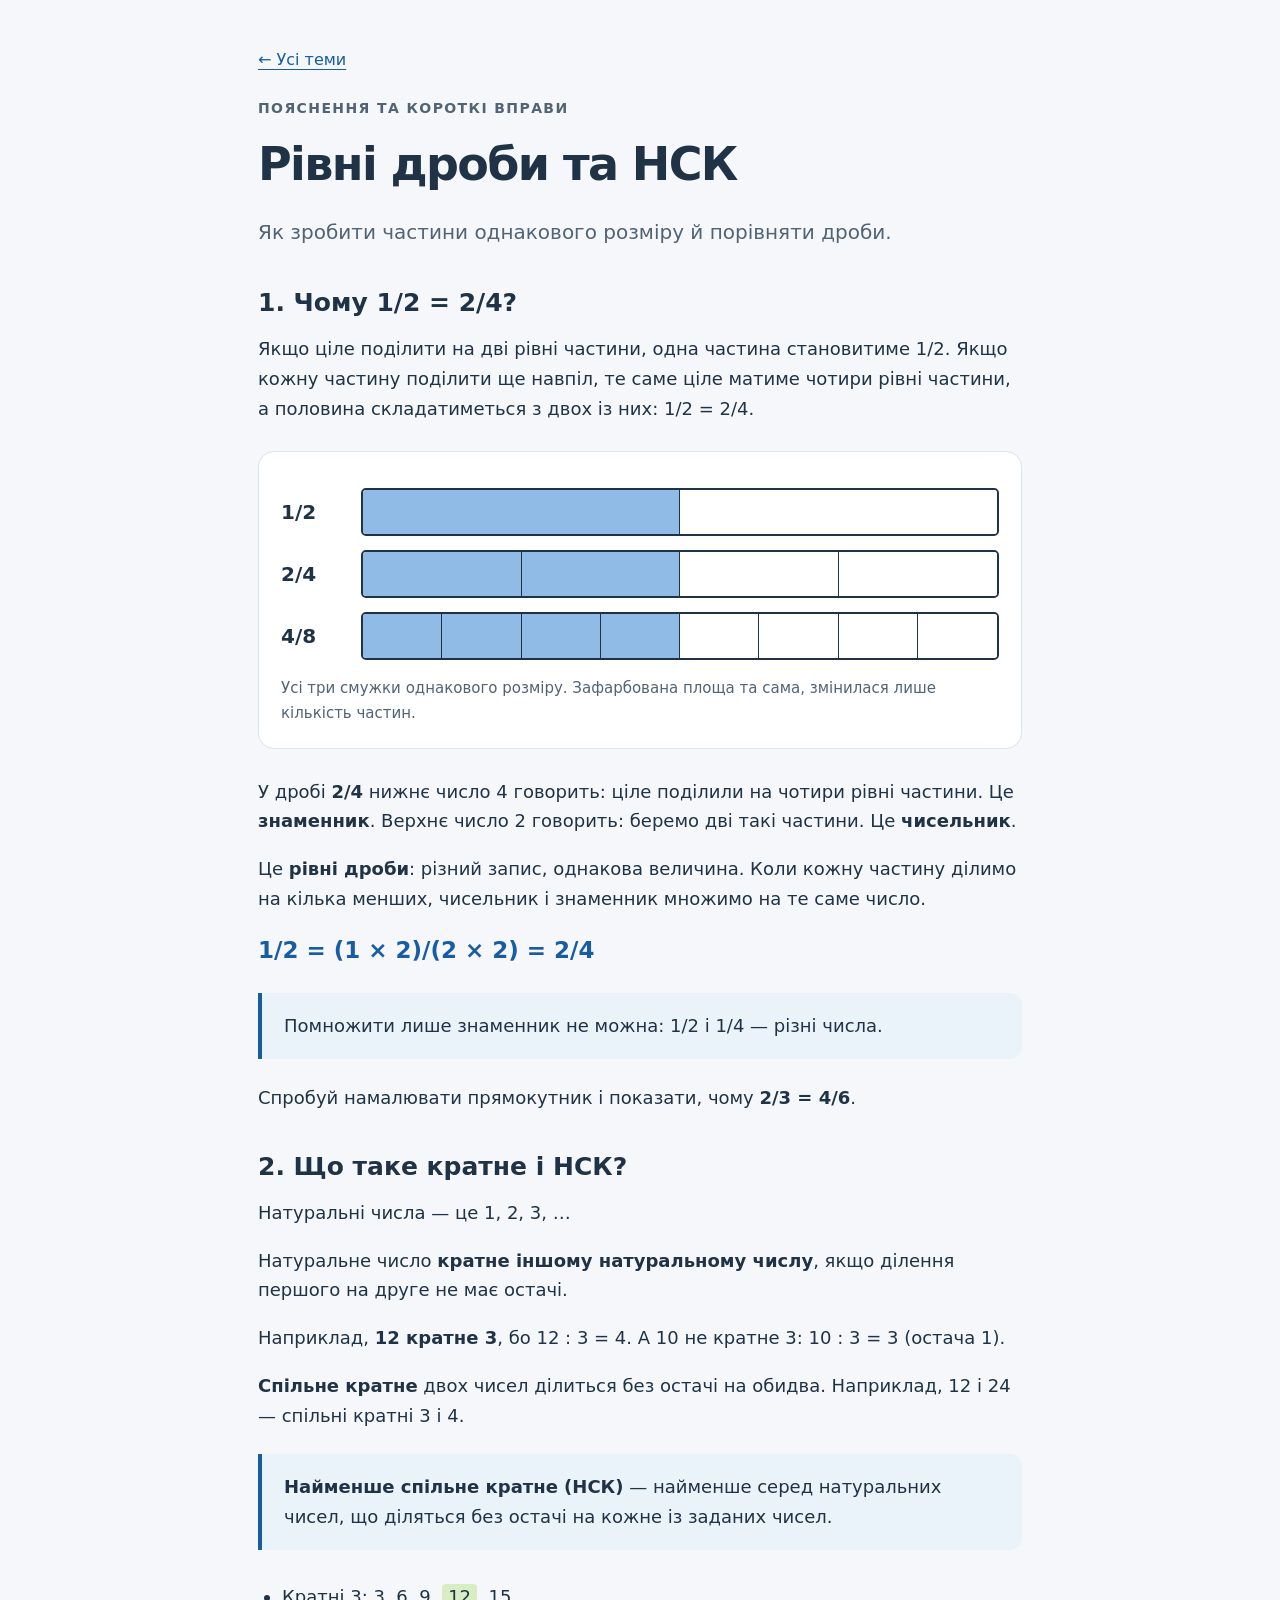
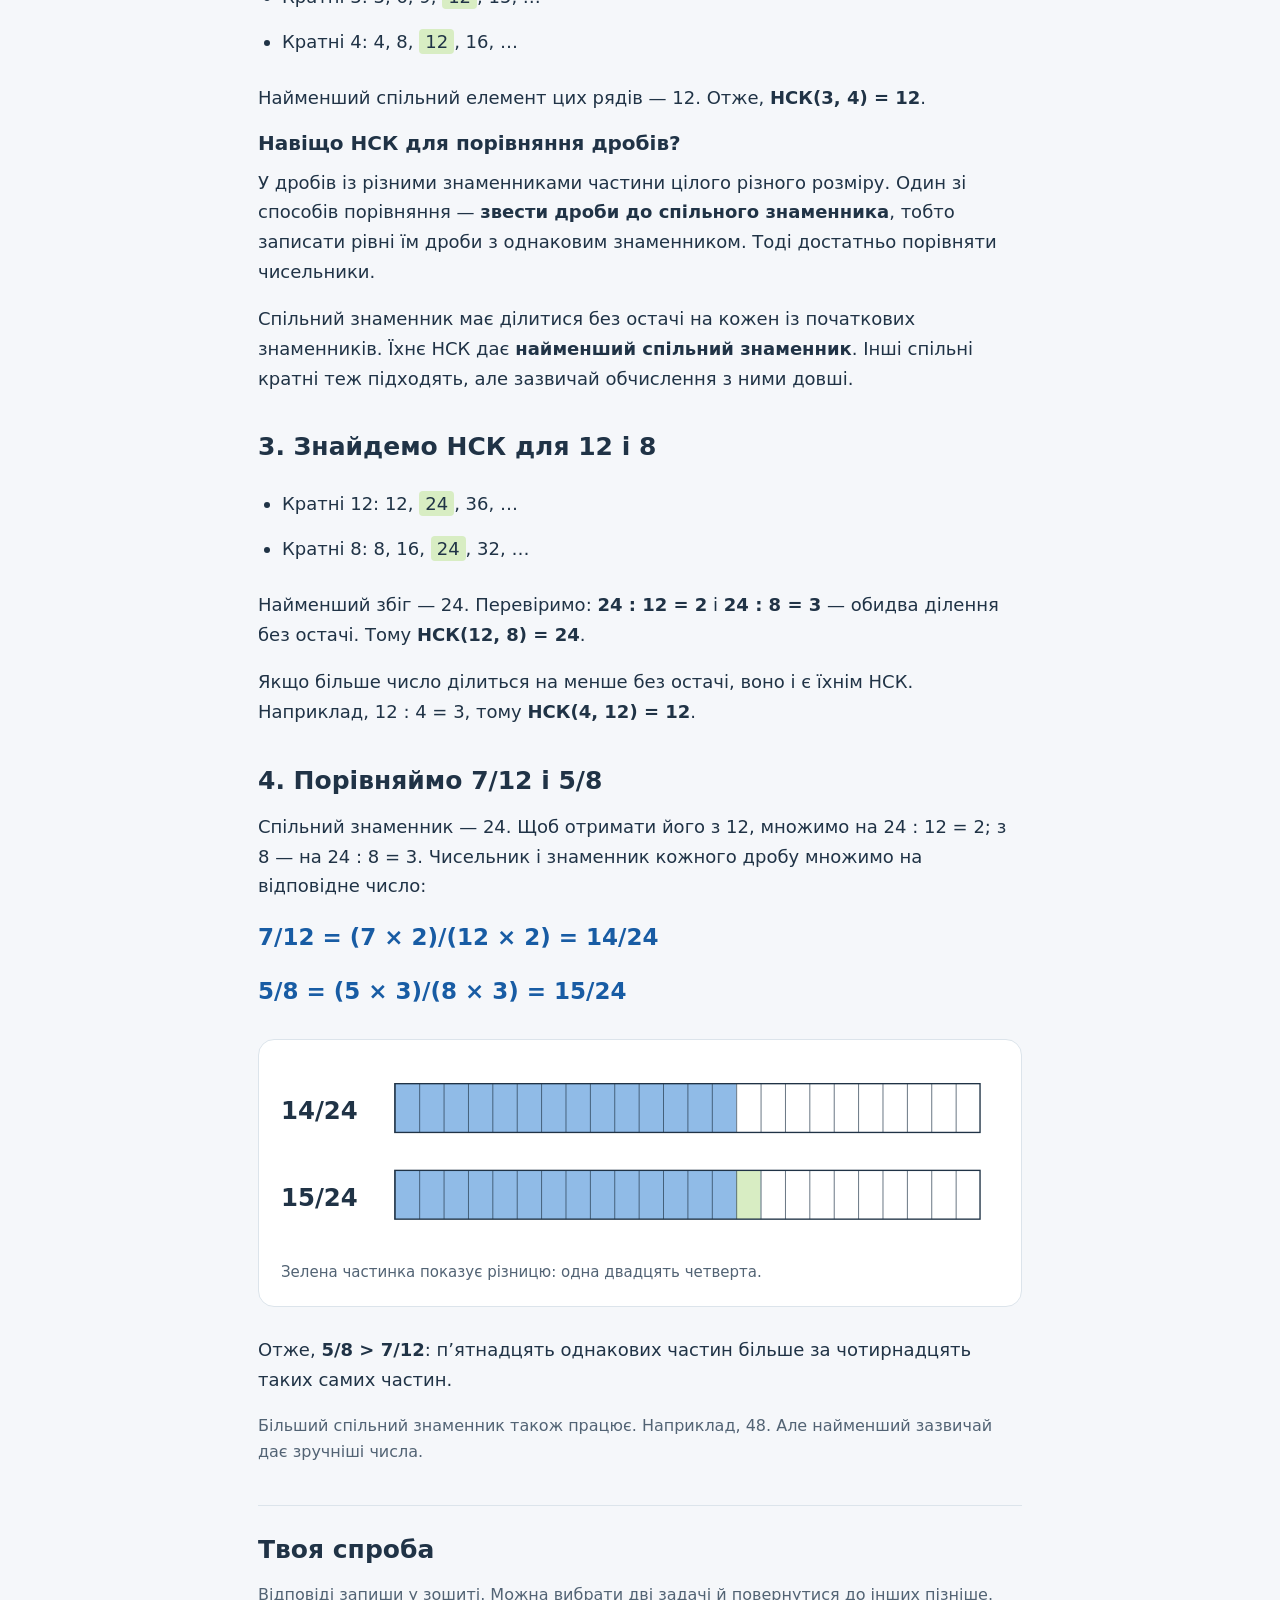
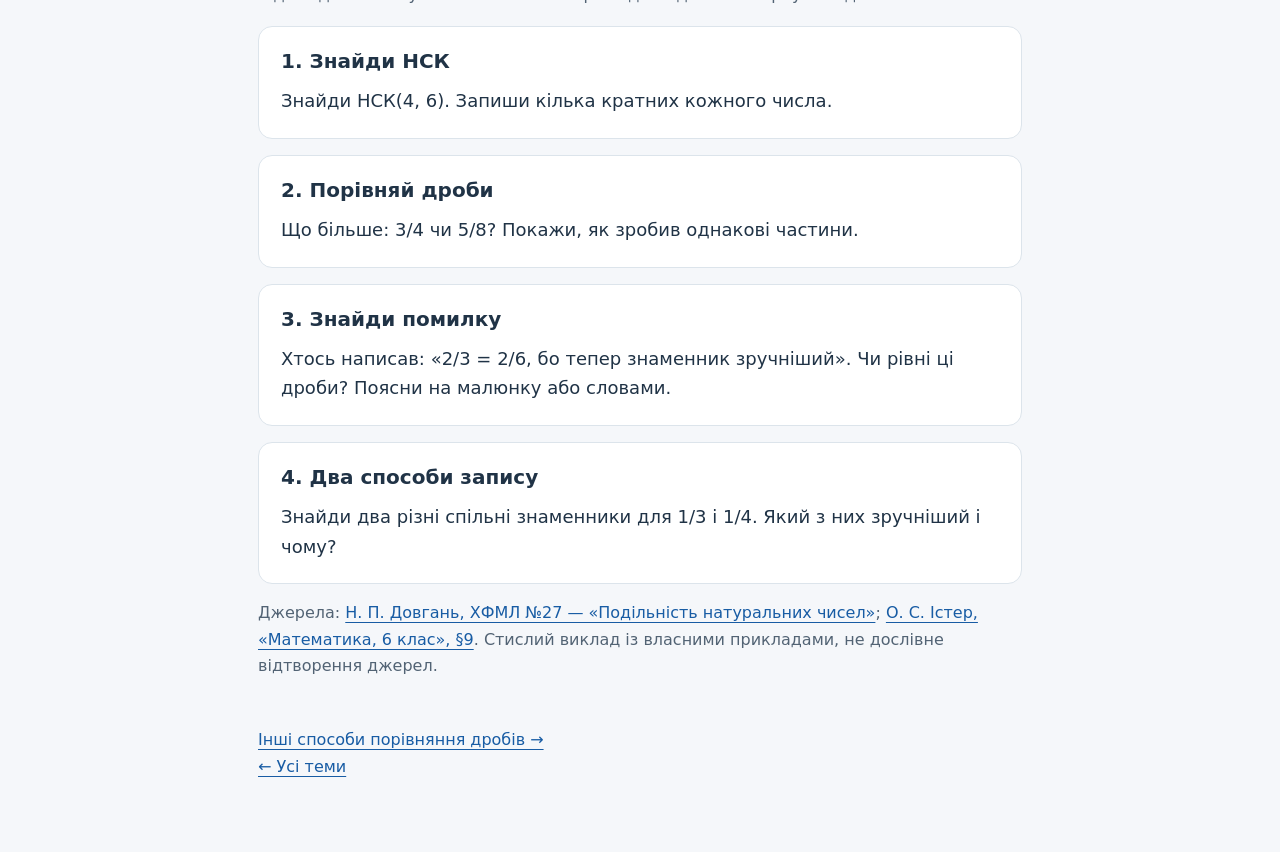
==== commit 6b0b6337: "Add alternative fraction comparison lesson" ====
--- a/fractions.html
+++ b/fractions.html
@@ -84,7 +84,7 @@
     <article class="exercise" id="task-4"><h3>4. Два способи запису</h3><p>Знайди два різні спільні знаменники для 1/3 і 1/4. Який з них зручніший і чому?</p></article>
   </section>
   <p class="note">Джерела: <a href="https://online.hneu.edu.ua/mod/glossary/view.php?id=10017">Н. П. Довгань, ХФМЛ №27 — «Подільність натуральних чисел»</a>; <a href="https://subjectum.eu/textbook/mathematics/mathematics6/9.html">О. С. Істер, «Математика, 6 клас», §9</a>. Стислий виклад із власними прикладами, не дослівне відтворення джерел.</p>
-  <footer><a href="index.html">← Усі теми</a></footer>
+  <footer><a href="compare-fractions.html">Інші способи порівняння дробів →</a><br><a href="index.html">← Усі теми</a></footer>
 </main>
 </body>
 </html>
